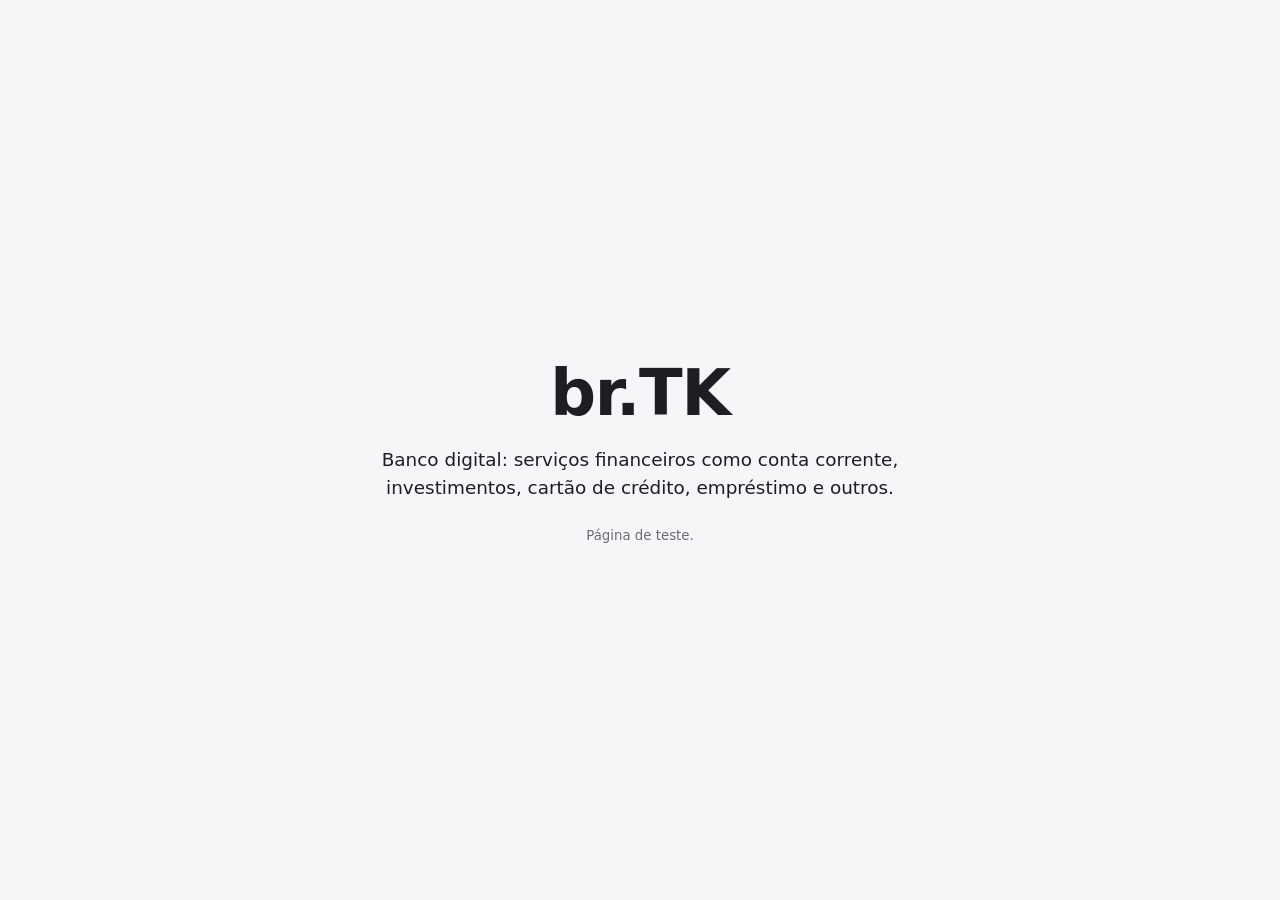
==== teste-institucional/index.html @ c73e80d4 "Publica a página teste-institucional" ====
<!DOCTYPE html>
<html lang="pt-BR">
<head>
<meta charset="utf-8">
<meta name="viewport" content="width=device-width, initial-scale=1">
<title>br.TK</title>
<meta name="description" content="br.TK: banco digital.">
<link rel="stylesheet" href="style.css">
</head>
<body>
<main>
<h1>br.TK</h1>
<p>Banco digital: serviços financeiros como conta corrente, investimentos, cartão de crédito, empréstimo e outros.</p>
<small>Página de teste.</small>
</main>
</body>
</html>
---- teste-institucional/style.css ----
*{box-sizing:border-box}
html,body{height:100%;margin:0}
body{display:flex;align-items:center;justify-content:center;font-family:system-ui,-apple-system,"Segoe UI",Roboto,sans-serif;background:#f6f6f8;color:#1d1d24;padding:24px}
main{max-width:560px;text-align:center}
h1{font-size:clamp(2.5rem,10vw,4rem);margin:0 0 16px;letter-spacing:-0.02em}
p{font-size:1.15rem;line-height:1.5;margin:0 0 24px}
small{color:#6b6b78}
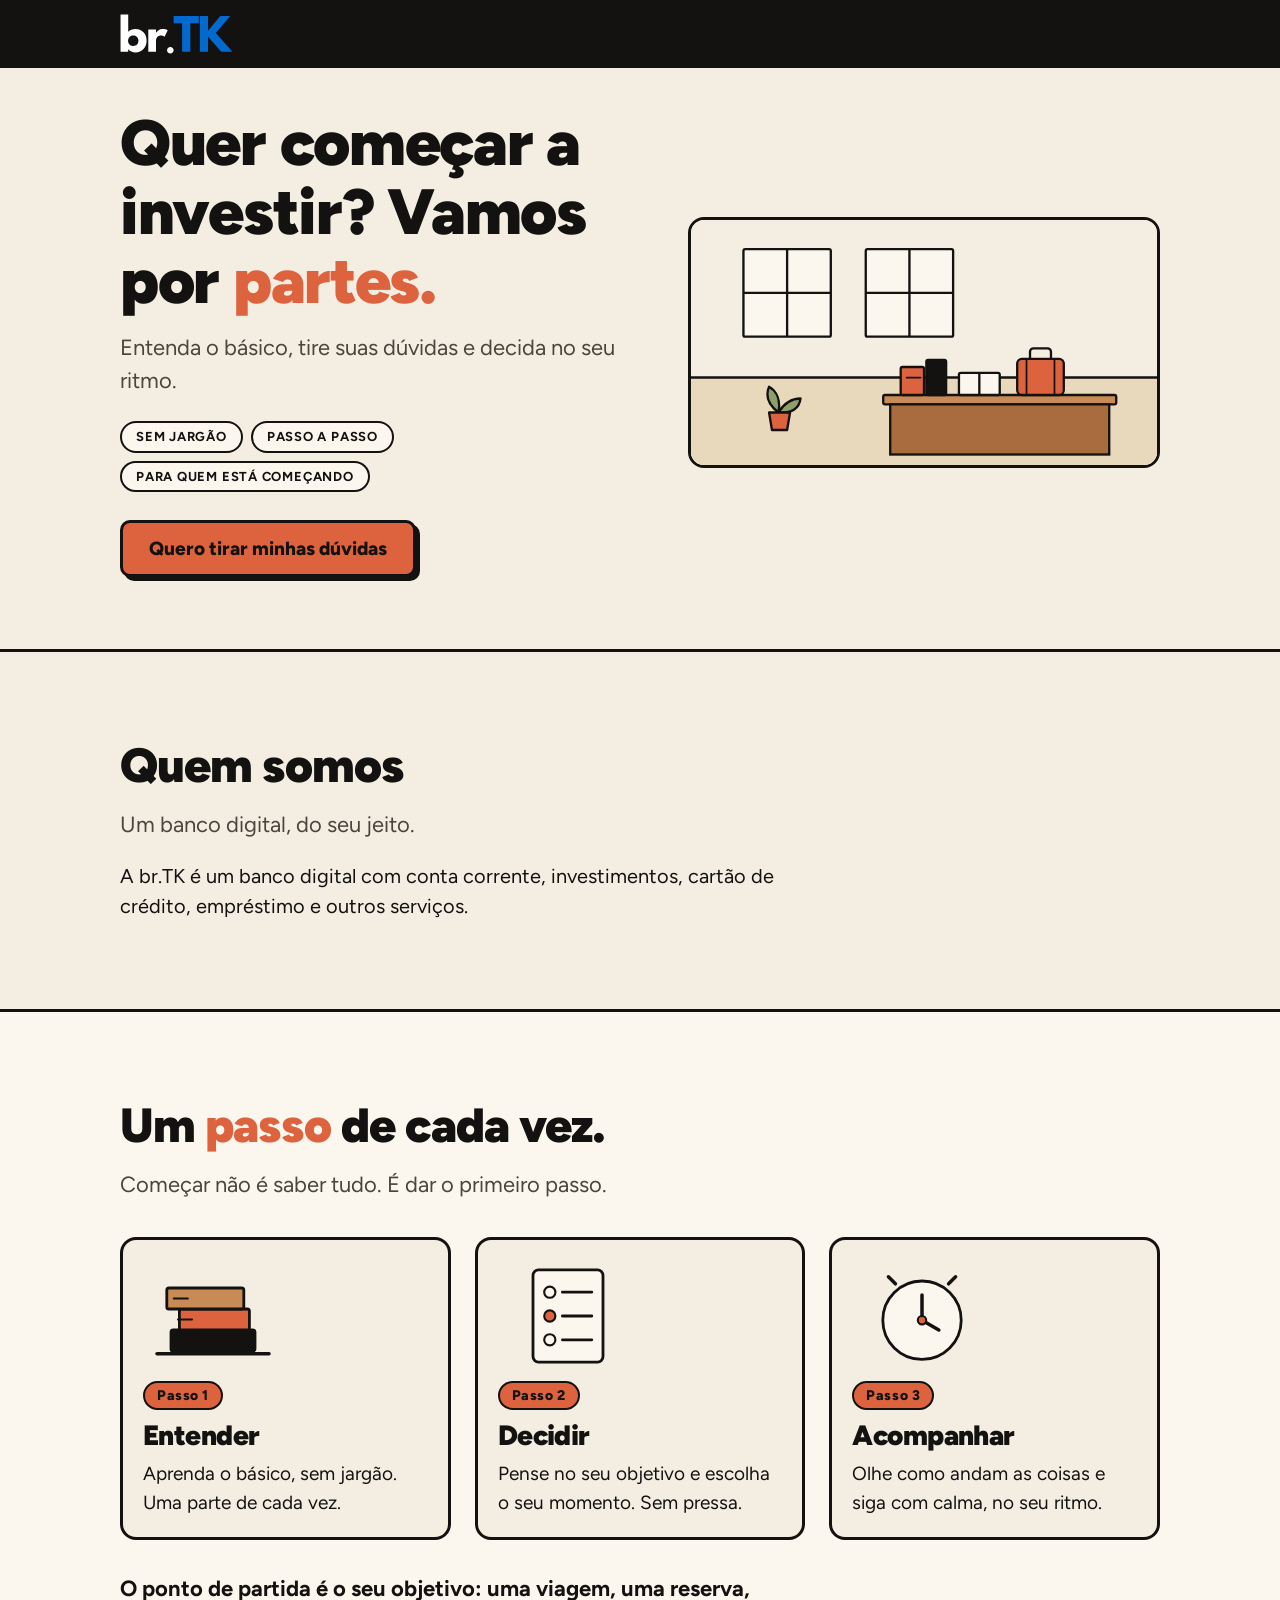
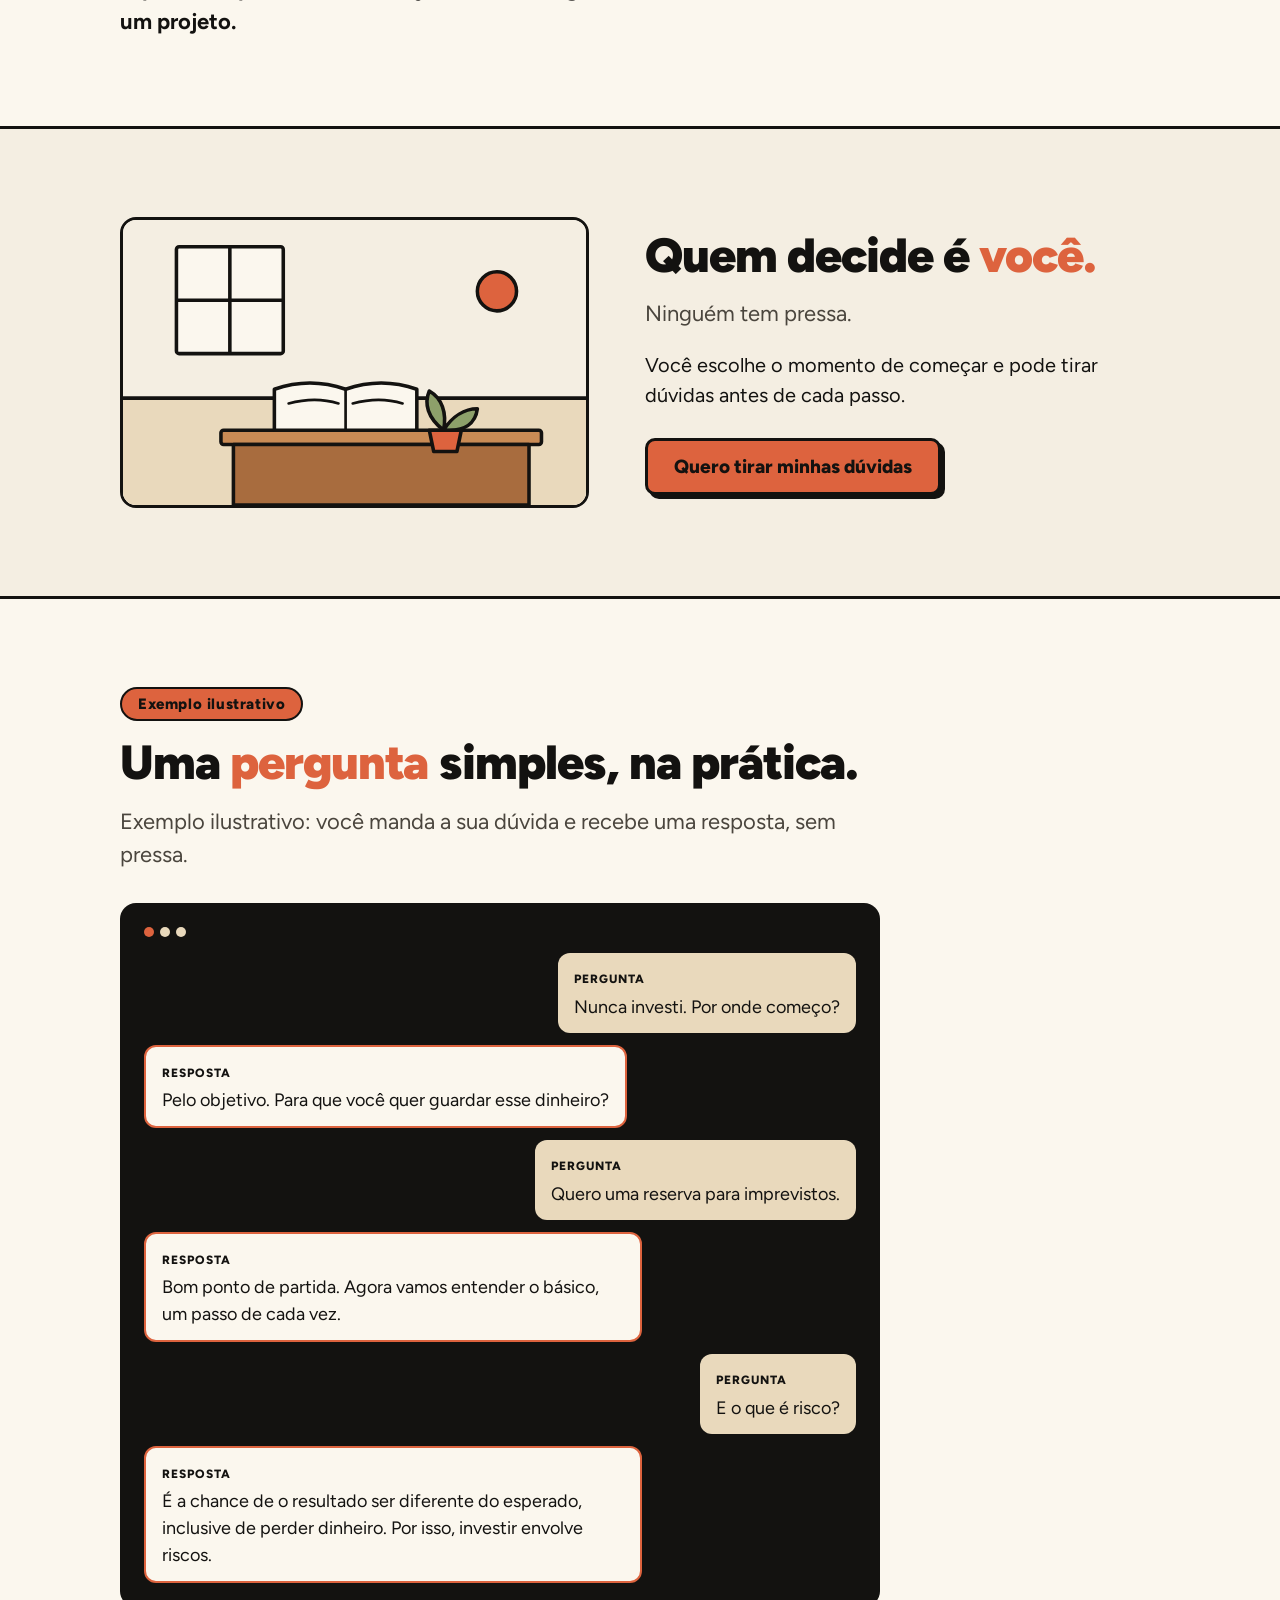
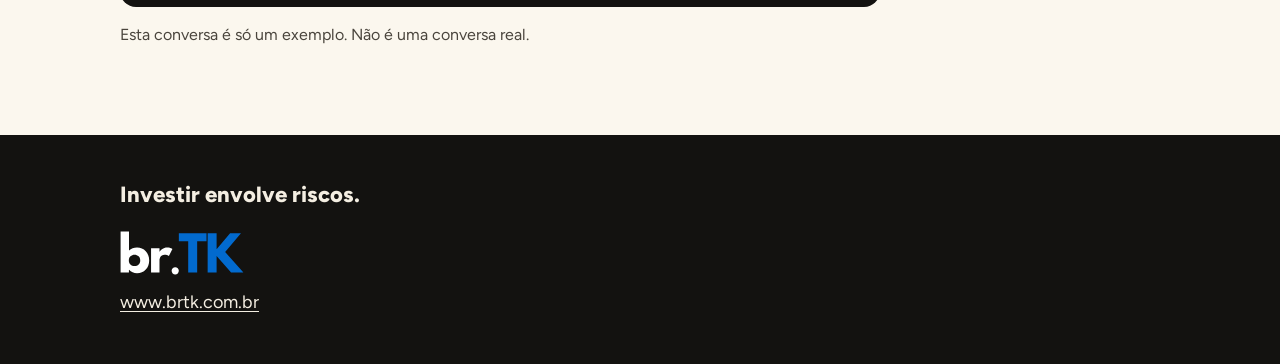
==== commit 1d35e510: "Pagina institucional br.TK" ====
--- a/teste-institucional/index.html
+++ b/teste-institucional/index.html
@@ -3,15 +3,110 @@
 <head>
 <meta charset="utf-8">
 <meta name="viewport" content="width=device-width, initial-scale=1">
-<title>br.TK</title>
-<meta name="description" content="br.TK: banco digital.">
+<title>br.TK: comece a investir por partes</title>
+<meta name="description" content="Entenda o básico, tire suas dúvidas e decida no seu ritmo. Investir envolve riscos.">
 <link rel="stylesheet" href="style.css">
 </head>
 <body>
+
+<header class="topo" id="topo">
+  <div class="faixa">
+    <div class="container">
+      <img class="logo" src="img/logo-brtk.svg" alt="br.TK" width="1442" height="512">
+    </div>
+  </div>
+  <div class="container topo-grade">
+    <div class="topo-texto">
+      <h1>Quer começar a investir? Vamos por <span class="destaque">partes.</span></h1>
+      <p class="subtitulo">Entenda o básico, tire suas dúvidas e decida no seu ritmo.</p>
+      <ul class="pilulas">
+        <li>SEM JARGÃO</li>
+        <li>PASSO A PASSO</li>
+        <li>PARA QUEM ESTÁ COMEÇANDO</li>
+      </ul>
+      <!-- DESTINO DO BOTÃO: FALTA NO BANCO (link do direct/contato). Sem link inventado. Quando o dono definir, trocar <button> por <a class="botao" href="...">. -->
+      <button type="button" class="botao">Quero tirar minhas dúvidas</button>
+    </div>
+    <img class="topo-arte" src="img/hero.svg" alt="Ilustração de uma sala com janelas, mesa, livros e uma mala" width="800" height="420">
+  </div>
+</header>
+
 <main>
-<h1>br.TK</h1>
-<p>Banco digital: serviços financeiros como conta corrente, investimentos, cartão de crédito, empréstimo e outros.</p>
-<small>Página de teste.</small>
+  <section class="secao" id="quem-somos">
+    <div class="container estreito">
+      <h2>Quem somos</h2>
+      <p class="subtitulo">Um banco digital, do seu jeito.</p>
+      <p class="texto">A br.TK é um banco digital com conta corrente, investimentos, cartão de crédito, empréstimo e outros serviços.</p>
+    </div>
+  </section>
+
+  <section class="secao faixa-clara" id="por-partes">
+    <div class="container">
+      <h2>Um <span class="destaque">passo</span> de cada vez.</h2>
+      <p class="subtitulo">Começar não é saber tudo. É dar o primeiro passo.</p>
+      <ol class="passos">
+        <li class="passo">
+          <img src="img/passo-entender.svg" alt="" width="200" height="160">
+          <span class="numero">Passo 1</span>
+          <h3>Entender</h3>
+          <p>Aprenda o básico, sem jargão. Uma parte de cada vez.</p>
+        </li>
+        <li class="passo">
+          <img src="img/passo-decidir.svg" alt="" width="200" height="160">
+          <span class="numero">Passo 2</span>
+          <h3>Decidir</h3>
+          <p>Pense no seu objetivo e escolha o seu momento. Sem pressa.</p>
+        </li>
+        <li class="passo">
+          <img src="img/passo-acompanhar.svg" alt="" width="200" height="160">
+          <span class="numero">Passo 3</span>
+          <h3>Acompanhar</h3>
+          <p>Olhe como andam as coisas e siga com calma, no seu ritmo.</p>
+        </li>
+      </ol>
+      <p class="apoio">O ponto de partida é o seu objetivo: uma viagem, uma reserva, um projeto.</p>
+    </div>
+  </section>
+
+  <section class="secao" id="quem-decide">
+    <div class="container decide-grade">
+      <img class="decide-arte" src="img/voce-decide.svg" alt="Ilustração de uma mesa com livro aberto, planta e janela" width="520" height="320">
+      <div>
+        <h2>Quem decide é <span class="destaque">você.</span></h2>
+        <p class="subtitulo">Ninguém tem pressa.</p>
+        <p class="texto">Você escolhe o momento de começar e pode tirar dúvidas antes de cada passo.</p>
+        <!-- DESTINO DO BOTÃO: FALTA NO BANCO (mesmo destino do botão do topo). -->
+        <button type="button" class="botao">Quero tirar minhas dúvidas</button>
+      </div>
+    </div>
+  </section>
+
+  <section class="secao faixa-clara" id="exemplo">
+    <div class="container estreito">
+      <span class="etiqueta">Exemplo ilustrativo</span>
+      <h2>Uma <span class="destaque">pergunta</span> simples, na prática.</h2>
+      <p class="subtitulo">Exemplo ilustrativo: você manda a sua dúvida e recebe uma resposta, sem pressa.</p>
+      <div class="conversa">
+        <div class="conversa-barra" aria-hidden="true"><i></i><i></i><i></i></div>
+        <div class="fala pergunta"><span class="quem">Pergunta</span><p>Nunca investi. Por onde começo?</p></div>
+        <div class="fala resposta"><span class="quem">Resposta</span><p>Pelo objetivo. Para que você quer guardar esse dinheiro?</p></div>
+        <div class="fala pergunta"><span class="quem">Pergunta</span><p>Quero uma reserva para imprevistos.</p></div>
+        <div class="fala resposta"><span class="quem">Resposta</span><p>Bom ponto de partida. Agora vamos entender o básico, um passo de cada vez.</p></div>
+        <div class="fala pergunta"><span class="quem">Pergunta</span><p>E o que é risco?</p></div>
+        <div class="fala resposta"><span class="quem">Resposta</span><p>É a chance de o resultado ser diferente do esperado, inclusive de perder dinheiro. Por isso, investir envolve riscos.</p></div>
+      </div>
+      <p class="nota">Esta conversa é só um exemplo. Não é uma conversa real.</p>
+    </div>
+  </section>
 </main>
+
+<footer class="rodape">
+  <div class="container">
+    <p class="aviso">Investir envolve riscos.</p>
+    <img class="logo logo-rodape" src="img/logo-brtk.svg" alt="br.TK" width="1442" height="512">
+    <p class="site"><a href="https://www.brtk.com.br/">www.brtk.com.br</a></p>
+  </div>
+</footer>
+
 </body>
 </html>
--- a/teste-institucional/style.css
+++ b/teste-institucional/style.css
@@ -1,7 +1,136 @@
-*{box-sizing:border-box}
-html,body{height:100%;margin:0}
-body{display:flex;align-items:center;justify-content:center;font-family:system-ui,-apple-system,"Segoe UI",Roboto,sans-serif;background:#f6f6f8;color:#1d1d24;padding:24px}
-main{max-width:560px;text-align:center}
-h1{font-size:clamp(2.5rem,10vw,4rem);margin:0 0 16px;letter-spacing:-0.02em}
-p{font-size:1.15rem;line-height:1.5;margin:0 0 24px}
-small{color:#6b6b78}
+/* br.TK, página institucional. Cores: bege #F4EEE2, laranja #DD633E, quase preto #131210. */
+@font-face {
+  font-family: "Figtree";
+  src: url("fonts/Figtree.ttf") format("truetype");
+  font-weight: 300 900;
+  font-style: normal;
+  font-display: swap;
+}
+
+:root {
+  --bege: #F4EEE2;
+  --bege-claro: #FBF7EE;
+  --bege-escuro: #E9D9BC;
+  --laranja: #DD633E;
+  --preto: #131210;
+  --cinza: #4A453D;
+}
+
+* { box-sizing: border-box; }
+html { -webkit-text-size-adjust: 100%; }
+body {
+  margin: 0;
+  background: var(--bege);
+  color: var(--preto);
+  font-family: "Figtree", system-ui, -apple-system, "Segoe UI", Arial, sans-serif;
+  font-size: 18px;
+  line-height: 1.5;
+}
+img { max-width: 100%; height: auto; display: block; }
+
+.container { width: 100%; max-width: 1080px; margin: 0 auto; padding: 0 20px; }
+.estreito > * { max-width: 760px; }
+.estreito > .subtitulo, .estreito > .texto { max-width: 34em; }
+
+/* logo: o "br." é branco, então fica sempre sobre fundo escuro #131210 */
+.faixa { background: var(--preto); padding: 12px 0; }
+.logo { height: 34px; width: auto; max-width: 100%; }
+
+/* títulos */
+h1, h2, h3 { margin: 0; line-height: 1.08; letter-spacing: -0.02em; font-weight: 900; text-wrap: balance; }
+h1 { font-size: clamp(36px, 7vw, 64px); }
+h2 { font-size: clamp(32px, 5.5vw, 48px); }
+h3 { font-size: 28px; }
+.destaque { color: var(--laranja); }
+.subtitulo { font-size: clamp(19px, 2.6vw, 22px); color: var(--cinza); margin: 16px 0 0; max-width: 34em; }
+.texto { font-size: 20px; margin: 20px 0 0; max-width: 34em; }
+
+/* topo */
+.topo { border-bottom: 3px solid var(--preto); }
+.topo-grade { display: grid; grid-template-columns: 1fr; gap: 24px; padding-top: 24px; padding-bottom: 48px; align-items: center; }
+.topo-arte { border: 3px solid var(--preto); border-radius: 16px; width: 100%; }
+.pilulas { list-style: none; display: flex; flex-wrap: wrap; gap: 8px; padding: 0; margin: 24px 0 28px; }
+.pilulas li {
+  border: 2px solid var(--preto); border-radius: 999px; padding: 4px 14px;
+  font-size: 13px; font-weight: 700; letter-spacing: 0.06em; background: var(--bege-claro);
+}
+
+/* botão laranja (texto escuro: contraste acima de 5:1) */
+.botao {
+  font-family: inherit; font-size: 19px; font-weight: 800; color: var(--preto);
+  background: var(--laranja); border: 3px solid var(--preto); border-radius: 10px;
+  padding: 14px 26px; min-height: 52px; cursor: pointer;
+  box-shadow: 4px 4px 0 var(--preto);
+  max-width: 100%;
+}
+.botao:hover { transform: translate(-1px, -1px); box-shadow: 5px 5px 0 var(--preto); }
+.botao:focus-visible { outline: 3px solid var(--preto); outline-offset: 4px; }
+
+/* seções */
+.secao { padding: 56px 0; }
+.faixa-clara { background: var(--bege-claro); border-top: 3px solid var(--preto); border-bottom: 3px solid var(--preto); }
+
+/* passos */
+.passos { list-style: none; padding: 0; margin: 36px 0 0; display: grid; grid-template-columns: 1fr; gap: 20px; }
+.passo { background: var(--bege); border: 3px solid var(--preto); border-radius: 16px; padding: 20px; }
+.passo img { width: 140px; margin: 0 0 8px; }
+.numero {
+  display: inline-block; background: var(--laranja); color: var(--preto); font-weight: 800;
+  font-size: 14px; letter-spacing: 0.04em; border: 2px solid var(--preto); border-radius: 999px;
+  padding: 2px 12px; margin-bottom: 10px;
+}
+.passo p { margin: 10px 0 0; font-size: 19px; }
+.apoio { margin: 32px 0 0; font-size: 22px; font-weight: 700; max-width: 30em; }
+
+/* quem decide */
+.decide-grade { display: grid; grid-template-columns: 1fr; gap: 32px; align-items: center; }
+.decide-arte { border: 3px solid var(--preto); border-radius: 16px; width: 100%; }
+.decide-grade .botao { margin-top: 28px; }
+
+/* exemplo */
+.etiqueta {
+  display: inline-block; background: var(--laranja); color: var(--preto); font-weight: 800;
+  font-size: 15px; letter-spacing: 0.04em; border: 2px solid var(--preto); border-radius: 999px;
+  padding: 4px 16px; margin-bottom: 16px;
+}
+.conversa {
+  margin-top: 32px; background: var(--preto); border-radius: 16px; padding: 18px;
+  display: flex; flex-direction: column; gap: 12px;
+}
+.conversa-barra { display: flex; gap: 6px; margin-bottom: 4px; }
+.conversa-barra i { width: 10px; height: 10px; border-radius: 50%; background: var(--bege-escuro); display: block; }
+.conversa-barra i:first-child { background: var(--laranja); }
+.fala { max-width: 86%; padding: 10px 16px 12px; border-radius: 12px; }
+.fala p { margin: 2px 0 0; font-size: 18px; }
+.quem { font-size: 12px; font-weight: 800; letter-spacing: 0.08em; text-transform: uppercase; }
+.pergunta { align-self: flex-end; background: var(--bege-escuro); color: var(--preto); }
+.resposta { align-self: flex-start; background: var(--bege-claro); color: var(--preto); border: 2px solid var(--laranja); }
+.nota { margin: 16px 0 0; font-size: 16px; color: var(--cinza); }
+
+/* rodapé */
+.rodape { background: var(--preto); color: var(--bege); padding: 40px 0 48px; }
+.aviso { margin: 0; font-size: 22px; font-weight: 800; }
+.logo-rodape { margin: 20px 0 0; height: 40px; }
+.site { margin: 14px 0 0; font-size: 18px; }
+.site a { color: var(--bege); text-decoration: underline; text-underline-offset: 3px; }
+.site a:hover { color: var(--laranja); }
+.site a:focus-visible { outline: 3px solid var(--laranja); outline-offset: 3px; }
+
+/* computador */
+@media (min-width: 820px) {
+  body { font-size: 19px; }
+  .faixa { padding: 14px 0; }
+  .logo { height: 40px; }
+  .logo-rodape { height: 44px; }
+  .topo-grade { grid-template-columns: 1.1fr 1fr; gap: 48px; padding-top: 40px; padding-bottom: 72px; }
+  .secao { padding: 88px 0; }
+  .passos { grid-template-columns: repeat(3, 1fr); gap: 24px; }
+  .decide-grade { grid-template-columns: 1fr 1.1fr; gap: 56px; }
+  .decide-arte { order: 0; }
+  .fala { max-width: 70%; }
+  .conversa { padding: 24px; }
+}
+
+@media (prefers-reduced-motion: no-preference) {
+  .botao { transition: transform .12s ease, box-shadow .12s ease; }
+}
